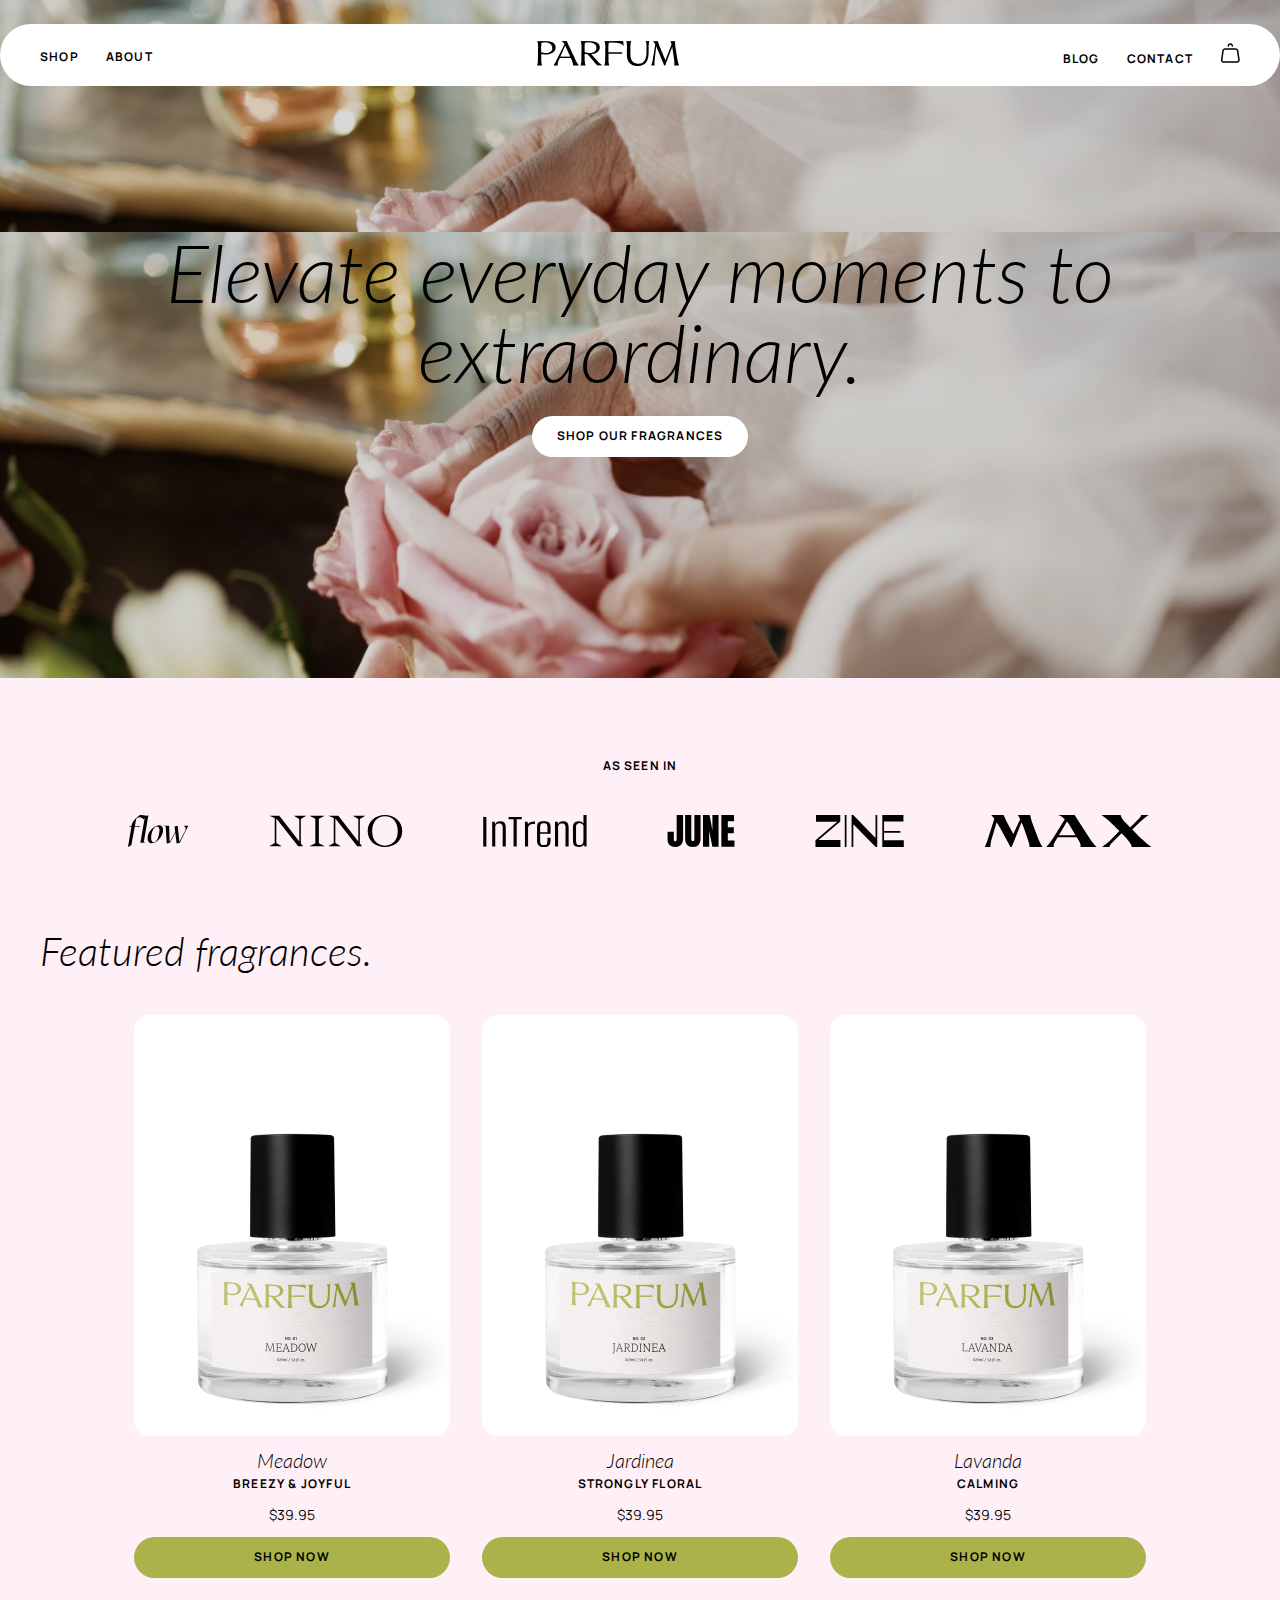
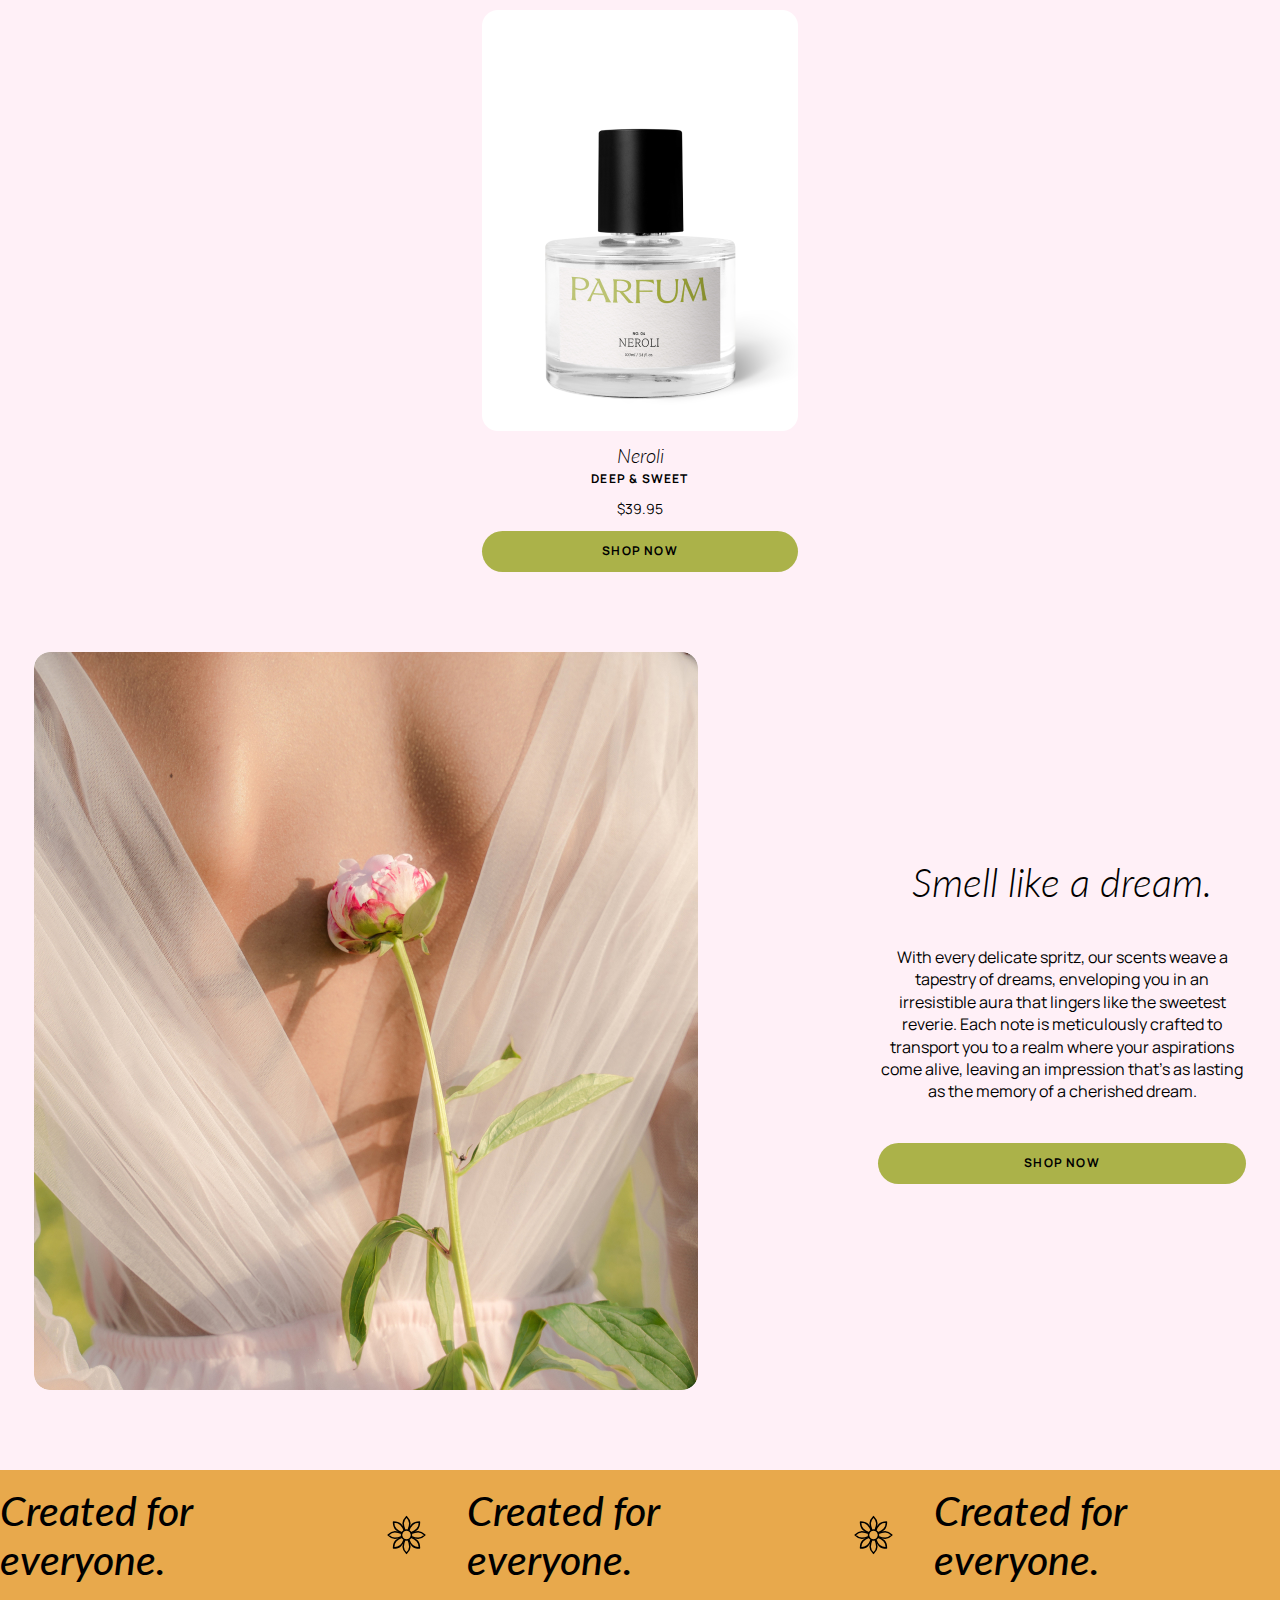
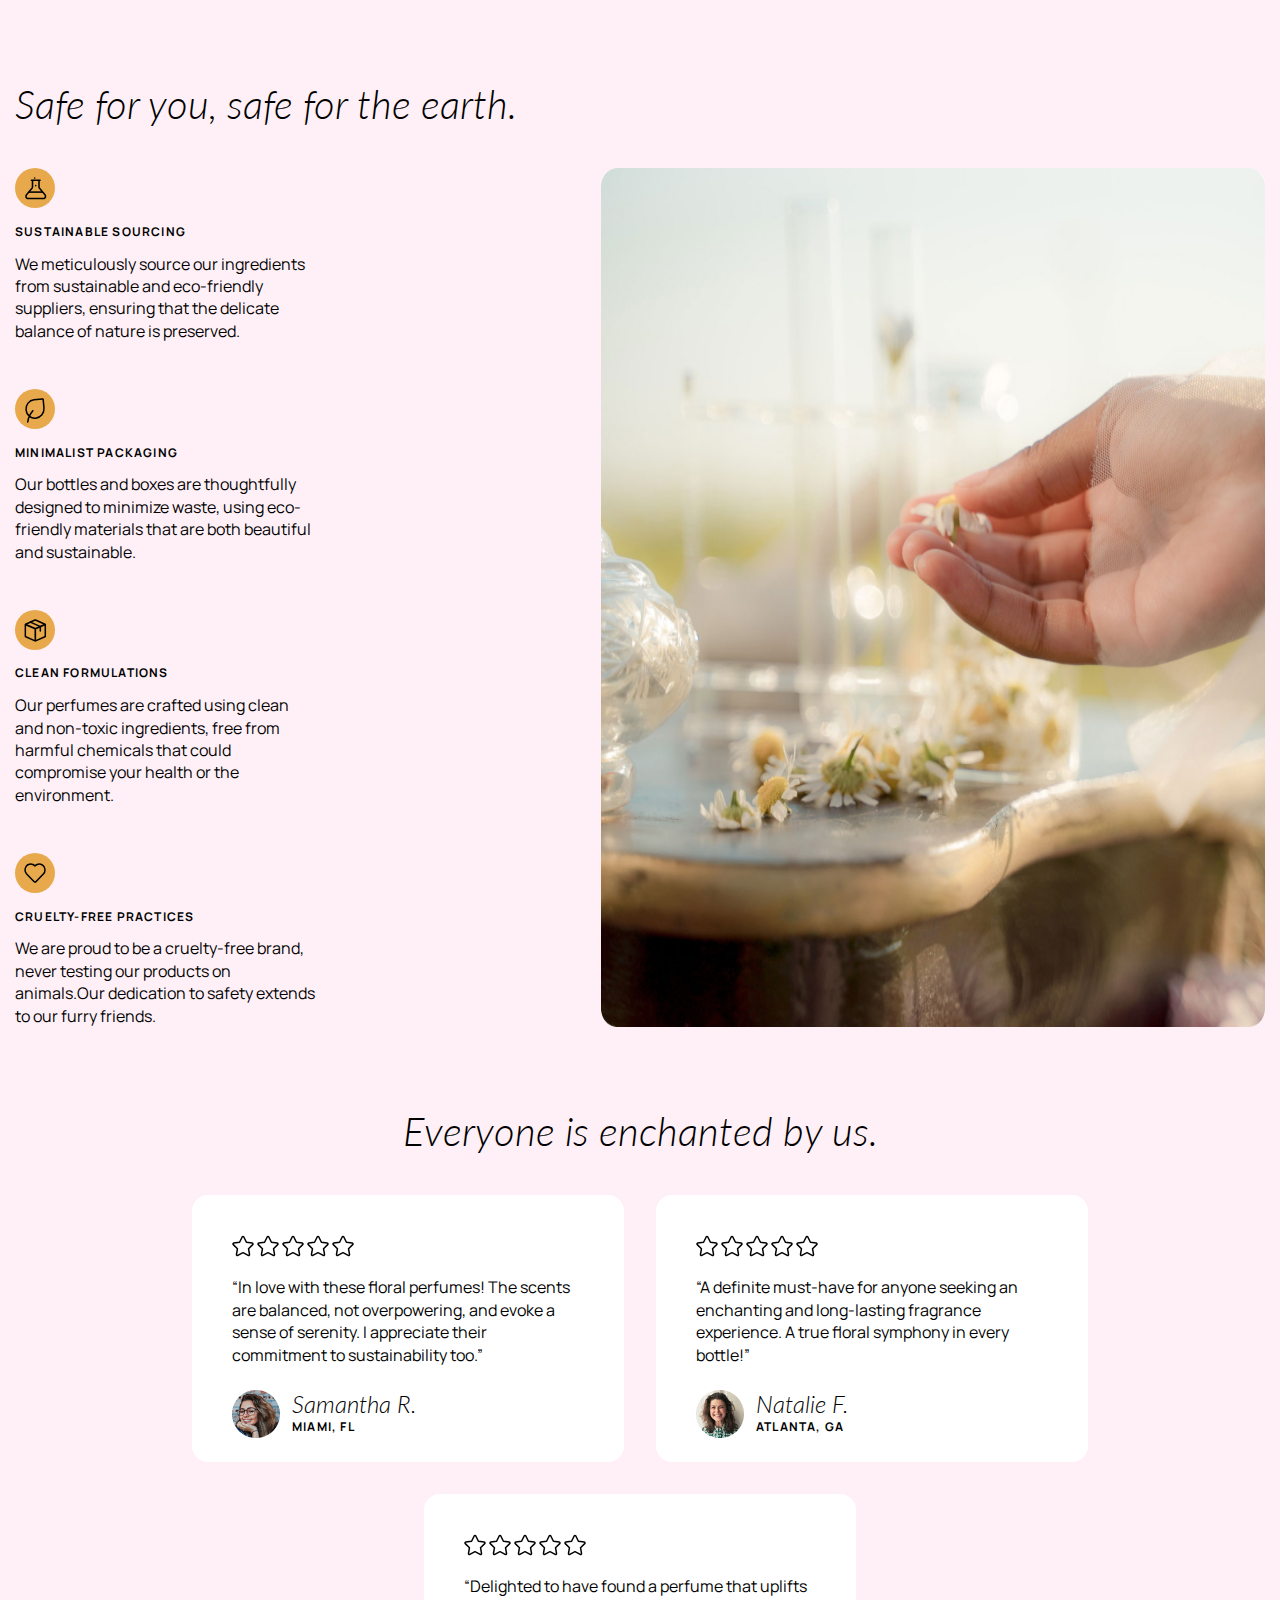
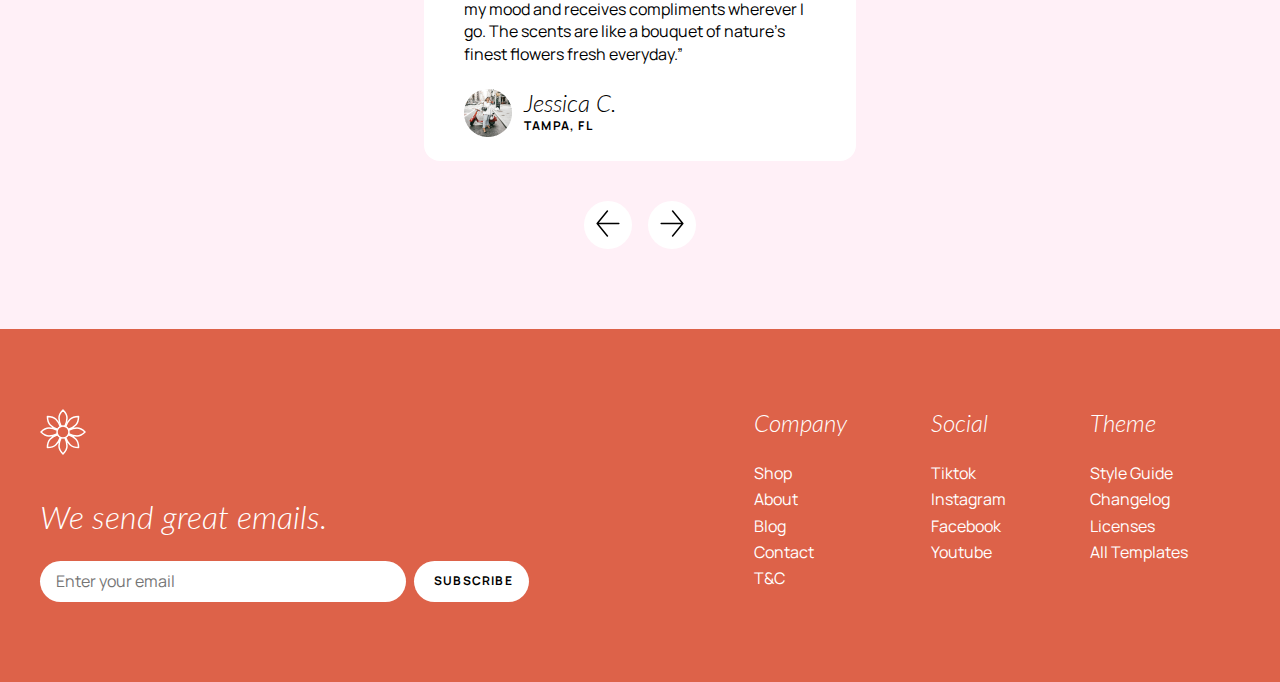
==== index.html @ d194ad64 "changes" ====
<!DOCTYPE html>
<html lang="en">
  <head>
    <meta charset="UTF-8" />
    <meta name="viewport" content="width=device-width, initial-scale=1.0" />
    <title>Parfume</title>
    <link rel="preconnect" href="https://fonts.googleapis.com" />
    <link rel="preconnect" href="https://fonts.gstatic.com" crossorigin />
    <link
      href="https://fonts.googleapis.com/css2?family=Lato:ital,wght@0,100;0,300;0,400;0,700;0,900;1,100;1,300;1,400;1,700;1,900&family=Manrope:wght@200..800&display=swap"
      rel="stylesheet"
    />
    <link rel="stylesheet" href="css/normalize.css" />
    <link rel="stylesheet" href="css/style.css" />
  </head>
  <body>
    <header class="header">
      <div class="container">
        <div class="header__inner">
          <div class="header__actions">
            <a class="header__actions-link" href="#">SHOP</a>
            <a class="header__actions-link" href="#">ABOUT</a>
          </div>
          <a class="header__logo" href="#">
            <img src="images/logo.png" alt="logo" />
          </a>
          <div class="header__nav">
            <a class="header__nav-link" href="#">BLOG</a>
            <a class="header__nav-link" href="#">CONTACT</a>
            <a class="header__nav-link" href="#">
              <img src="images/header-icon.svg" alt="icon" />
            </a>
          </div>
        </div>
      </div>
    </header>
    <section class="top">
      <div class="container">
        <div class="top__inner">
          <h1 class="top__title">Elevate everyday moments to extraordinary.</h1>
          <button class="top__btn" type="button">Shop our fragrances</button>
        </div>
      </div>
    </section>
    <section class="seen">
      <div class="container">
        <p class="seen__text">As seen in</p>
        <ul class="seen__list">
          <li class="seen__item">
            <img src="images/seen-1.svg" alt="species" />
          </li>
          <li class="seen__item">
            <img src="images/seen-2.svg" alt="species" />
          </li>
          <li class="seen__item">
            <img src="images/seen-3.svg" alt="species" />
          </li>
          <li class="seen__item">
            <img src="images/seen-4.svg" alt="species" />
          </li>
          <li class="seen__item">
            <img src="images/seen-5.svg" alt="species" />
          </li>
          <li class="seen__item">
            <img src="images/seen-6.svg" alt="species" />
          </li>
        </ul>
      </div>
    </section>
    <section class="feature">
      <div class="conrainer">
        <h2 class="feature__title">Featured fragrances.</h2>
        <ul class="feature__list">
          <li class="feature__item">
            <img src="images/feature-1.png" alt="parfume" />
            <p class="feature__parfume-name">Meadow</p>
            <p class="feature__parfume-style">BREEZY & JOYFUL</p>
            <p class="feature__parfume-prise">$39.95</p>
            <button class="feature__parfume-btn" type="button">SHOP NOW</button>
          </li>
          <li class="feature__item">
            <img src="images/feature-2.png" alt="parfume" />
            <p class="feature__parfume-name">Jardinea</p>
            <p class="feature__parfume-style">STRONGLY FLORAL</p>
            <p class="feature__parfume-prise">$39.95</p>
            <button class="feature__parfume-btn" type="button">SHOP NOW</button>
          </li>
          <li class="feature__item">
            <img src="images/feature-3.png" alt="parfume" />
            <p class="feature__parfume-name">Lavanda</p>
            <p class="feature__parfume-style">CALMING</p>
            <p class="feature__parfume-prise">$39.95</p>
            <button class="feature__parfume-btn" type="button">SHOP NOW</button>
          </li>
          <li class="feature__item">
            <img src="images/feature-4.png" alt="parfume" />
            <p class="feature__parfume-name">Neroli</p>
            <p class="feature__parfume-style">DEEP & SWEET</p>
            <p class="feature__parfume-prise">$39.95</p>
            <button class="feature__parfume-btn" type="button">SHOP NOW</button>
          </li>
        </ul>
      </div>
    </section>
    <section class="about">
      <div class="container">
        <div class="about__inner">
          <img src="images/about.jpg" alt="picture" />
          <div class="about__list">
            <h2 class="about__title">Smell like a dream.</h2>
            <p class="about__text">
              With every delicate spritz, our scents weave a tapestry of dreams,
              enveloping you in an irresistible aura that lingers like the
              sweetest reverie. Each note is meticulously crafted to transport
              you to a realm where your aspirations come alive, leaving an
              impression that's as lasting as the memory of a cherished dream.
            </p>
            <button class="about__btn" type="button">SHOP NOW</button>
          </div>
        </div>
      </div>
    </section>
    <section class="create">
      <div class="container">
        <div class="create__inner">
          <h2 class="create__title">Created for everyone.</h2>
          <img src="images/create.svg" alt="icon" />
          <h2 class="create__title">Created for everyone.</h2>
          <img src="images/create.svg" alt="icon" />
          <h2 class="create__title">Created for everyone.</h2>
        </div>
      </div>
    </section>
    <section class="safe">
      <div class="container">
        <div class="safe__inner">
          <h2 class="safe__title">Safe for you, safe for the earth.</h2>
          <div class="save__internal">
            <ul class="safe__list">
              <li class="safe__item">
                <img src="images/safe-1.svg" alt="icon" />
                <h3 class="safe__item-title">Sustainable Sourcing</h3>
                <p class="safe__item-text">
                  We meticulously source our ingredients from sustainable and
                  eco-friendly suppliers, ensuring that the delicate balance of
                  nature is preserved.
                </p>
              </li>
              <li class="safe__item">
                <img src="images/safe-2.svg" alt="icon" />
                <h3 class="safe__item-title">Minimalist Packaging</h3>
                <p class="safe__item-text">
                  Our bottles and boxes are thoughtfully designed to minimize
                  waste, using eco-friendly materials that are both beautiful
                  and sustainable.
                </p>
              </li>
              <li class="safe__item">
                <img src="images/safe-3.svg" alt="icon" />
                <h3 class="safe__item-title">Clean Formulations</h3>
                <p class="safe__item-text">
                  Our perfumes are crafted using clean and non-toxic
                  ingredients, free from harmful chemicals that could compromise
                  your health or the environment.
                </p>
              </li>
              <li class="safe__item">
                <img src="images/safe-4.svg" alt="icon" />
                <h3 class="safe__item-title">Cruelty-Free Practices</h3>
                <p class="safe__item-text">
                  We are proud to be a cruelty-free brand, never testing our
                  products on animals.Our dedication to safety extends to our
                  furry friends.
                </p>
              </li>
            </ul>
            <img class="safe__img" src="images/safe-big.jpg" alt="picture" />
          </div>
        </div>
      </div>
    </section>
    <section class="reviews">
      <div class="container">
        <h2 class="reviews__title">Everyone is enchanted by us.</h2>
        <div class="reviews__content">
          <div class="reviews__list">
            <div class="reviews__item-raiting">
              <img src="images/star.svg" alt="icon" />
              <img src="images/star.svg" alt="icon" />
              <img src="images/star.svg" alt="icon" />
              <img src="images/star.svg" alt="icon" />
              <img src="images/star.svg" alt="icon" />
            </div>
            <div class="reviews__item">
              <p class="reviews__item-text">
                “In love with these floral perfumes! The scents are balanced,
                not overpowering, and evoke a sense of serenity. I appreciate
                their commitment to sustainability too.”
              </p>
            </div>
            <div class="reviews__item-img">
              <img src="images/reviews-1.png" alt="picture" />
              <div class="reviews__item-inner">
                <h3 class="reviews__inner-title">Samantha R.</h3>
                <p class="reviews__inner-text">Miami, Fl</p>
              </div>
            </div>
          </div>
          <div class="reviews__list">
            <div class="reviews__item-raiting">
              <img src="images/star.svg" alt="icon" />
              <img src="images/star.svg" alt="icon" />
              <img src="images/star.svg" alt="icon" />
              <img src="images/star.svg" alt="icon" />
              <img src="images/star.svg" alt="icon" />
            </div>
            <div class="reviews__item-text">
              <p>
                “A definite must-have for anyone seeking an enchanting and
                long-lasting fragrance experience. A true floral symphony in
                every bottle!”
              </p>
            </div>
            <div class="reviews__item-img">
              <img src="images/reviews-2.png" alt="picture" />
              <div class="reviews__item-inner">
                <h3 class="reviews__inner-title">Natalie F.</h3>
                <p class="reviews__inner-text">Atlanta, Ga</p>
              </div>
            </div>
          </div>
          <div class="reviews__list">
            <div class="reviews__item-raiting">
              <img src="images/star.svg" alt="icon" />
              <img src="images/star.svg" alt="icon" />
              <img src="images/star.svg" alt="icon" />
              <img src="images/star.svg" alt="icon" />
              <img src="images/star.svg" alt="icon" />
            </div>
            <div class="reviews__item-text">
              <p>
                “Delighted to have found a perfume that uplifts my mood and
                receives compliments wherever I go. The scents are like a
                bouquet of nature's finest flowers fresh everyday.”
              </p>
            </div>
            <div class="reviews__item-img">
              <img src="images/reviews-3.png" alt="picture" />
              <div class="reviews__item-inner">
                <h3 class="reviews__inner-title">Jessica C.</h3>
                <p class="reviews__inner-text">tampa, Fl</p>
              </div>
            </div>
          </div>
        </div>
        <div class="reviews__arrows">
          <button class="reviews__arrows-btn" type="button">
            <img src="images/reviews-left.svg" alt="icon" />
          </button>
          <button class="reviews__arrows-btn" type="button">
            <img src="images/reviews-right.svg" alt="icon" />
          </button>
        </div>
      </div>
    </section>
    <footer class="footer">
      <div class="container">
        <div class="footer__inner">
          <div class="footer__sub">
            <img src="images/footer-icon.svg" alt="icon" />
            <h3 class="footer__sub-title">We send great emails.</h3>
            <form class="sub__form" action="#">
              <input
                class="sub__email"
                type="email"
                placeholder="Enter your email"
              />
              <button class="sub__btn" type="submit">subscribe</button>
            </form>
          </div>
          <div class="footer__content">
            <ul class="footer__content-list">
              <li class="footer__content-title">Company</li>
              <li class="footer__content-item">
                <a class="footer__content-link" href="#">Shop</a>
              </li>
              <li class="footer__content-item">
                <a class="footer__content-link" href="#">About</a>
              </li>
              <li class="footer__content-item">
                <a class="footer__content-link" href="#">Blog</a>
              </li>
              <li class="footer__content-item">
                <a class="footer__content-link" href="#">Contact</a>
              </li>
              <li class="footer__content-item">
                <a class="footer__content-link" href="#">T&C</a>
              </li>
            </ul>
            <ul class="footer__content-list">
              <li class="footer__content-title">Social</li>
              <li class="footer__content-item">
                <a class="footer__content-link" href="#">Tiktok</a>
              </li>
              <li class="footer__content-item">
                <a class="footer__content-link" href="#">Instagram</a>
              </li>
              <li class="footer__content-item">
                <a class="footer__content-link" href="#">Facebook</a>
              </li>
              <li class="footer__content-item">
                <a class="footer__content-link" href="#">Youtube</a>
              </li>
            </ul>
            <ul class="footer__content-list">
              <li class="footer__content-title">Theme</li>
              <li class="footer__content-item">
                <a class="footer__content-link" href="#">Style Guide</a>
              </li>
              <li class="footer__content-item">
                <a class="footer__content-link" href="#">Changelog</a>
              </li>
              <li class="footer__content-item">
                <a class="footer__content-link" href="#">Licenses</a>
              </li>
              <li class="footer__content-item">
                <a class="footer__content-link" href="#">All Templates</a>
              </li>
            </ul>
          </div>
        </div>
      </div>
    </footer>
  </body>
</html>
---- css/style.css ----
html {
  box-sizing: border-box;
}

*,
*::before,
*::after {
  box-sizing: inherit;
}

h1,
h2,
h3,
h4,
h5,
h6 {
  margin: 0;
}

ul,
li {
  margin: 0;
  padding: 0;
  list-style: none;
}

p {
  margin: 0;
}

a {
  color: inherit;
  text-decoration: none;
}

button {
  padding: 0;
  border: none;
  cursor: pointer;
}

body {
  font-family: "Manrope", sans-serif;
  font-weight: 400;
  font-size: 16px;
  color: #000;
  background-color: #fff0f7;
}

.container {
  max-width: 1360px;
  margin: 0 auto;
}

.header {
  padding: 24px 0 146px;
  background-image: url(../images/top-back.jpg);
  background-size: cover;
  background-repeat: no-repeat;
}

.header__inner {
  display: flex;
  justify-content: space-between;
  align-items: center;
  border-radius: 80px;
  padding: 17px 40px;
  background-color: #fff;
}

.header__actions-link {
  font-weight: 700;
  font-size: 12px;
  line-height: 16px;
  letter-spacing: 0.1em;
  text-transform: uppercase;
  margin-right: 24px;
}

.header__nav-link {
  font-weight: 700;
  font-size: 12px;
  line-height: 16px;
  letter-spacing: 0.1em;
  text-transform: uppercase;
  margin-left: 24px;
}

.top {
  background-image: url(../images/top-back.jpg);
  background-size: cover;
  background-repeat: no-repeat;
  padding-bottom: 221px;
}

.top__inner {
  display: flex;
  flex-direction: column;
  text-align: center;
  align-items: center;
}

.top__title {
  font-family: "Lato", sans-serif;
  font-style: italic;
  font-weight: 300;
  font-size: 80px;
  line-height: 100%;
  margin-bottom: 24px;
}

.top__btn {
  border-radius: 32px;
  padding: 12px 24px;
  width: 216px;
  height: 41px;
  font-weight: 700;
  font-size: 12px;
  line-height: 140%;
  letter-spacing: 0.1em;
  text-transform: uppercase;
  text-align: center;
  background-color: #fff;
}

.seen {
  margin: 80px 0 80px;
}

.seen__text {
  font-weight: 700;
  font-size: 12px;
  line-height: 140%;
  letter-spacing: 0.1em;
  text-transform: uppercase;
  text-align: center;
  margin-bottom: 40px;
}

.seen__list {
  display: flex;
  flex-wrap: wrap;
  justify-content: center;
  gap: 80px;
}

.seen__item img {
  display: block;
}

.feature {
  margin-bottom: 80px;
  padding-left: 40px;
  padding-right: 40px;
}

.feature__title {
  font-family: "Lato", sans-serif;
  font-style: italic;
  font-weight: 300;
  font-size: 40px;
  line-height: 120%;
  margin-bottom: 40px;
}

.feature__list {
  display: flex;
  flex-wrap: wrap;
  justify-content: center;
  gap: 32px;
}

.feature__item img {
  display: block;
}

.feature__parfume-name {
  font-family: "Lato", sans-serif;
  font-style: italic;
  font-weight: 300;
  font-size: 20px;
  line-height: 120%;
  text-align: center;
  margin: 12px 0 4px;
}

.feature__parfume-style {
  font-weight: 700;
  font-size: 12px;
  line-height: 140%;
  letter-spacing: 0.1em;
  text-transform: uppercase;
  text-align: center;
  margin-bottom: 12px;
}

.feature__parfume-prise {
  font-weight: 400;
  font-size: 14px;
  line-height: 140%;
  text-align: center;
  margin-bottom: 12px;
}

.feature__parfume-btn {
  border-radius: 32px;
  padding: 12px 24px;
  width: 316px;
  height: 41px;
  background-color: #abb249;
  font-weight: 700;
  font-size: 12px;
  line-height: 140%;
  letter-spacing: 0.1em;
  text-transform: uppercase;
  text-align: center;
}

.about {
  margin-bottom: 80px;
}

.about__inner {
  display: flex;
  justify-content: center;
  align-items: center;
}

.about__inner img {
  margin-right: 180px;
  border-radius: 16px;
}

.about__list {
  max-width: 664px;
  text-align: center;
}

.about__title {
  font-family: "Lato", sans-serif;
  font-style: italic;
  font-weight: 300;
  font-size: 40px;
  line-height: 120%;
  margin-bottom: 40px;
}

.about__text {
  max-width: 368px;
  font-weight: 400;
  font-size: 16px;
  line-height: 140%;
  margin-bottom: 40px;
}

.about__btn {
  border-radius: 32px;
  padding: 12px 24px;
  width: 368px;
  height: 41px;
  background-color: #abb249;
  font-weight: 700;
  font-size: 12px;
  line-height: 140%;
  letter-spacing: 0.1em;
  text-transform: uppercase;
}

.create {
  padding: 16px 0 16px;
  background-color: #e8a94c;
}

.create__inner {
  display: flex;
  align-items: center;
  justify-content: center;
  gap: 40px;
}

.create__title {
  font-family: "Lato", sans-serif;
  font-style: italic;
  font-weight: 500;
  font-size: 41px;
  line-height: 120%;
}

.safe {
  margin: 80px 0 80px;
  padding-right: 15px;
  padding-left: 15px;
}

.safe__inner {
  display: flex;
  flex-wrap: wrap;
}

.safe__title {
  font-family: "Lato", sans-serif;
  font-style: italic;
  font-weight: 300;
  font-size: 40px;
  line-height: 120%;
  margin-bottom: 40px;
}

.save__internal {
  display: flex;
}

.safe__list {
  display: flex;
  flex-wrap: wrap;
  align-content: flex-end;
  max-width: 666px;
  gap: 47px 31px;
  margin-right: 32px;
}

.safe__item {
  max-width: 304px;
}

.safe__item-title {
  font-weight: 700;
  font-size: 12px;
  line-height: 140%;
  letter-spacing: 0.1em;
  text-transform: uppercase;
  margin: 12px 0 12px;
}

.safe__item-text {
  font-weight: 400;
  font-size: 16px;
  line-height: 140%;
}

.safe__img {
  border-radius: 16px;
}

.reviews {
  margin: 80px 0 80px;
}

.reviews__title {
  font-family: "Lato", sans-serif;
  font-style: italic;
  font-weight: 300;
  font-size: 40px;
  line-height: 120%;
  text-align: center;
  margin-bottom: 40px;
}

.reviews__content {
  display: flex;
  flex-wrap: wrap;
  justify-content: center;
  gap: 32px;
}

.reviews__list {
  max-width: 432px;
  background-color: #fff;
  border-radius: 16px;
  padding: 40px 40px 24px;
}

.reviews__item-raiting {
  margin-bottom: 16px;
}

.reviews__item-text {
  font-size: 16px;
  line-height: 140%;
  margin-bottom: 24px;
}

.reviews__inner-title {
  font-family: "Lato", sans-serif;
  font-style: italic;
  font-weight: 300;
  font-size: 24px;
  line-height: 120%;
}

.reviews__inner-text {
  font-weight: 700;
  font-size: 12px;
  line-height: 140%;
  letter-spacing: 0.1em;
  text-transform: uppercase;
}

.reviews__item-img {
  display: flex;
  gap: 12px;
}

.reviews__arrows {
  margin-top: 40px;
  display: flex;
  justify-content: center;
  gap: 16px;
}

.reviews__arrows-btn {
  border-radius: 100%;
  background-color: #fff;
  width: 48px;
  height: 48px;
}

.footer {
  background-color: #dd6249;
  padding: 80px 40px;
}

.footer__inner {
  display: flex;
  justify-content: space-between;
}

.footer__sub {
  max-width: 552px;
}

.footer__sub-title {
  font-family: "Lato", sans-serif;
  font-style: italic;
  font-weight: 300;
  font-size: 32px;
  line-height: 120%;
  color: #fff;
  margin: 40px 0 24px;
}

.sub__form {
  display: flex;
  width: 489px;
}

.sub__email {
  width: 366px;
  border-radius: 32px;
  border: none;
  stroke-width: 1px;
  background-color: #fff;
  padding: 8px 16px;
  font-weight: 400;
  font-size: 16px;
  line-height: 140%;
  color: #000;
  margin-right: 8px;
}

.sub__btn {
  border-radius: 32px;
  padding: 12px 20px;
  width: 115px;
  background-color: #fff;
  font-weight: 700;
  font-size: 12px;
  line-height: 140%;
  letter-spacing: 0.1em;
  text-transform: uppercase;
  text-align: center;
  color: #000;
}

.footer__content {
  display: flex;
  justify-content: space-evenly;
  width: 538px;
  gap: 0 32px;
}

.footer__content-list {
    max-width: 130px;
}

.footer__content-title {
  font-family: "Lato", sans-serif;
  font-style: italic;
  font-weight: 300;
  font-size: 24px;
  line-height: 120%;
  color: #fff;
  margin-bottom: 24px;
}

.footer__content-item {
  margin-bottom: 4px;
}

.footer__content-link {
  font-weight: 400;
  font-size: 16px;
  line-height: 140%;
  color: #fff;
}
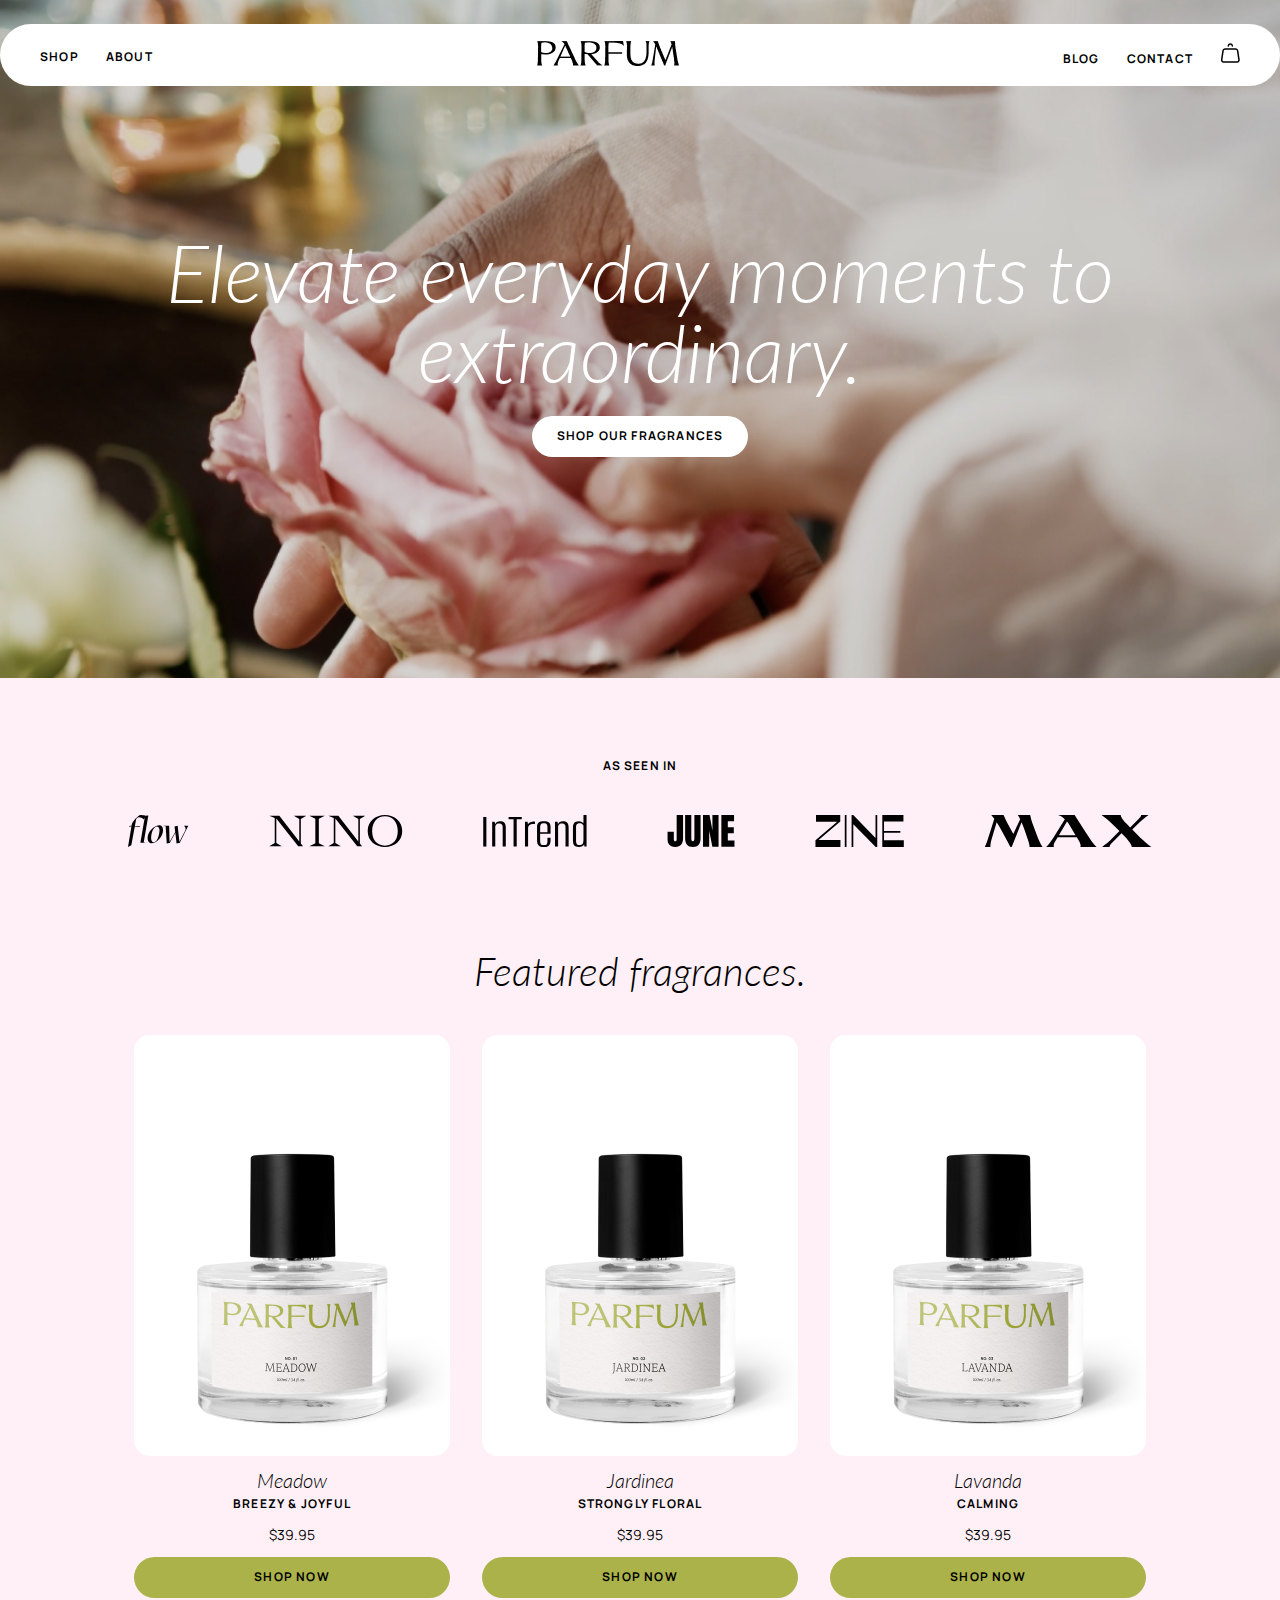
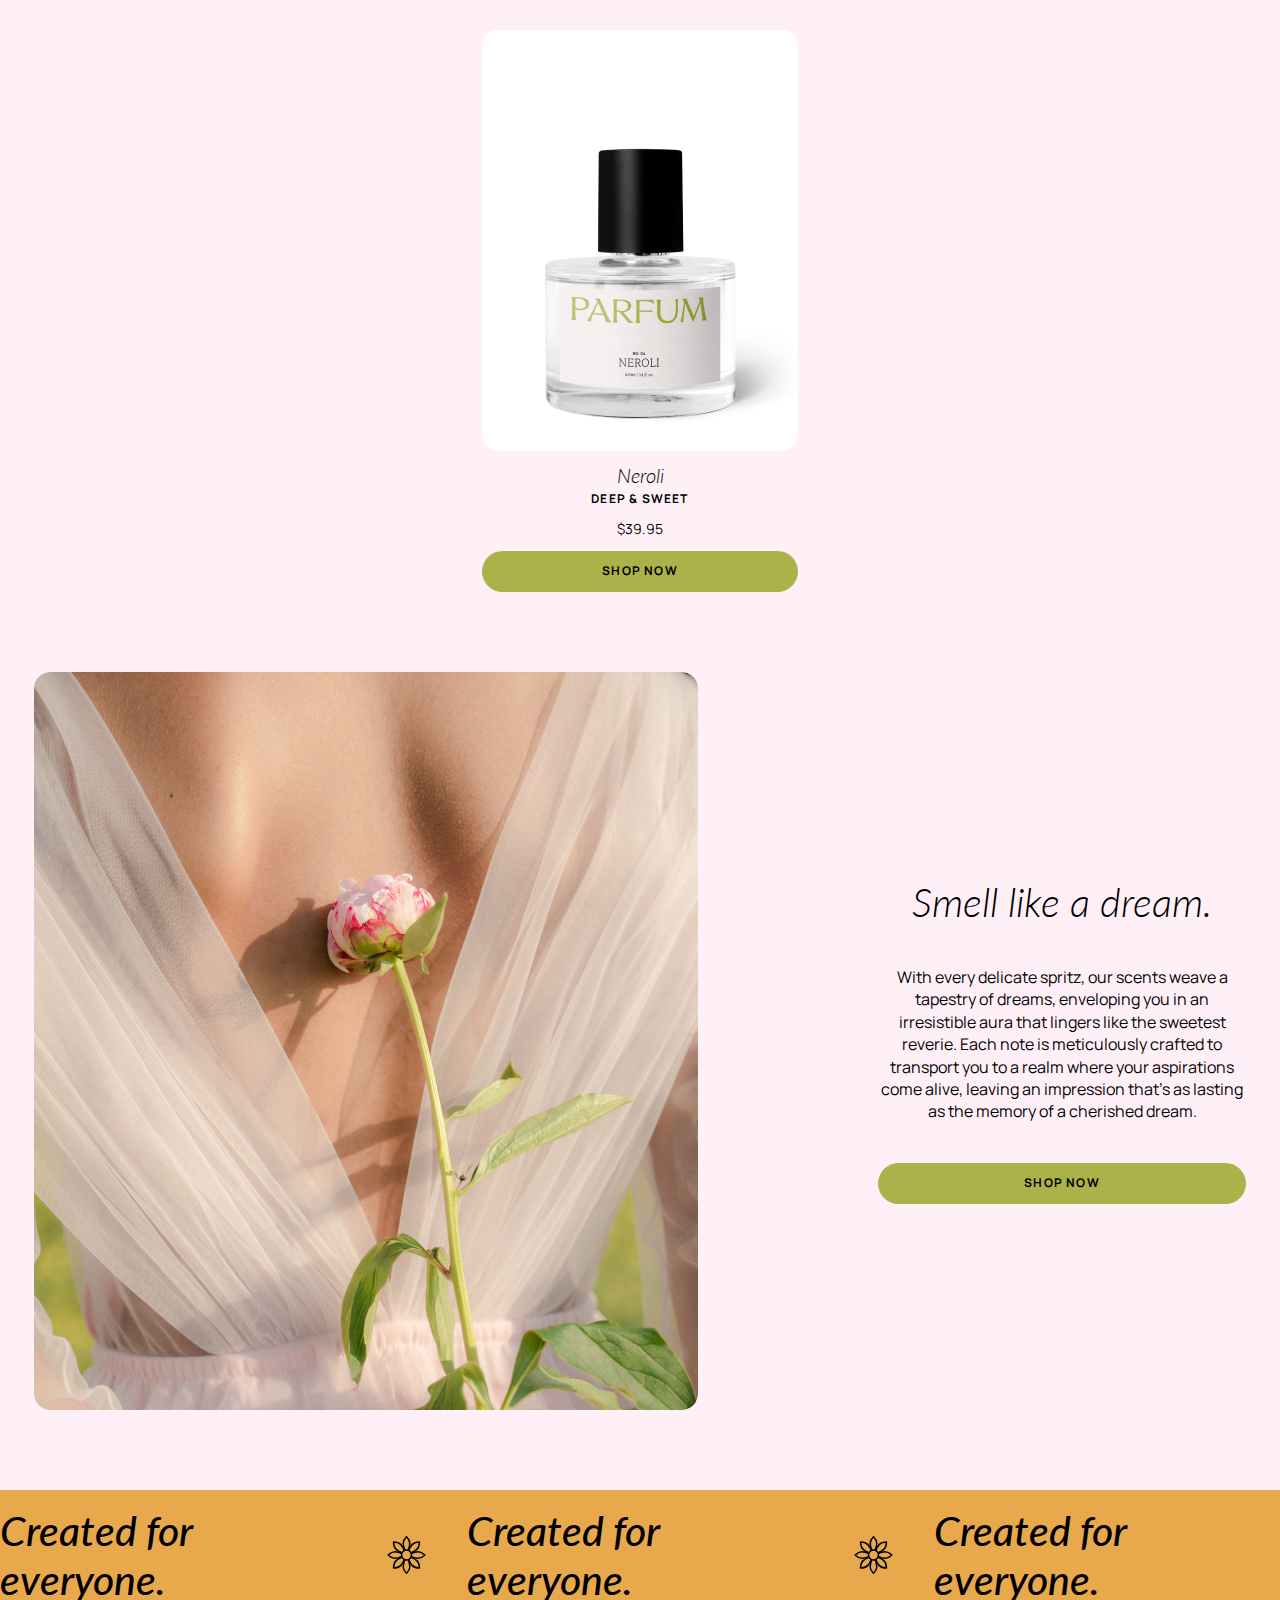
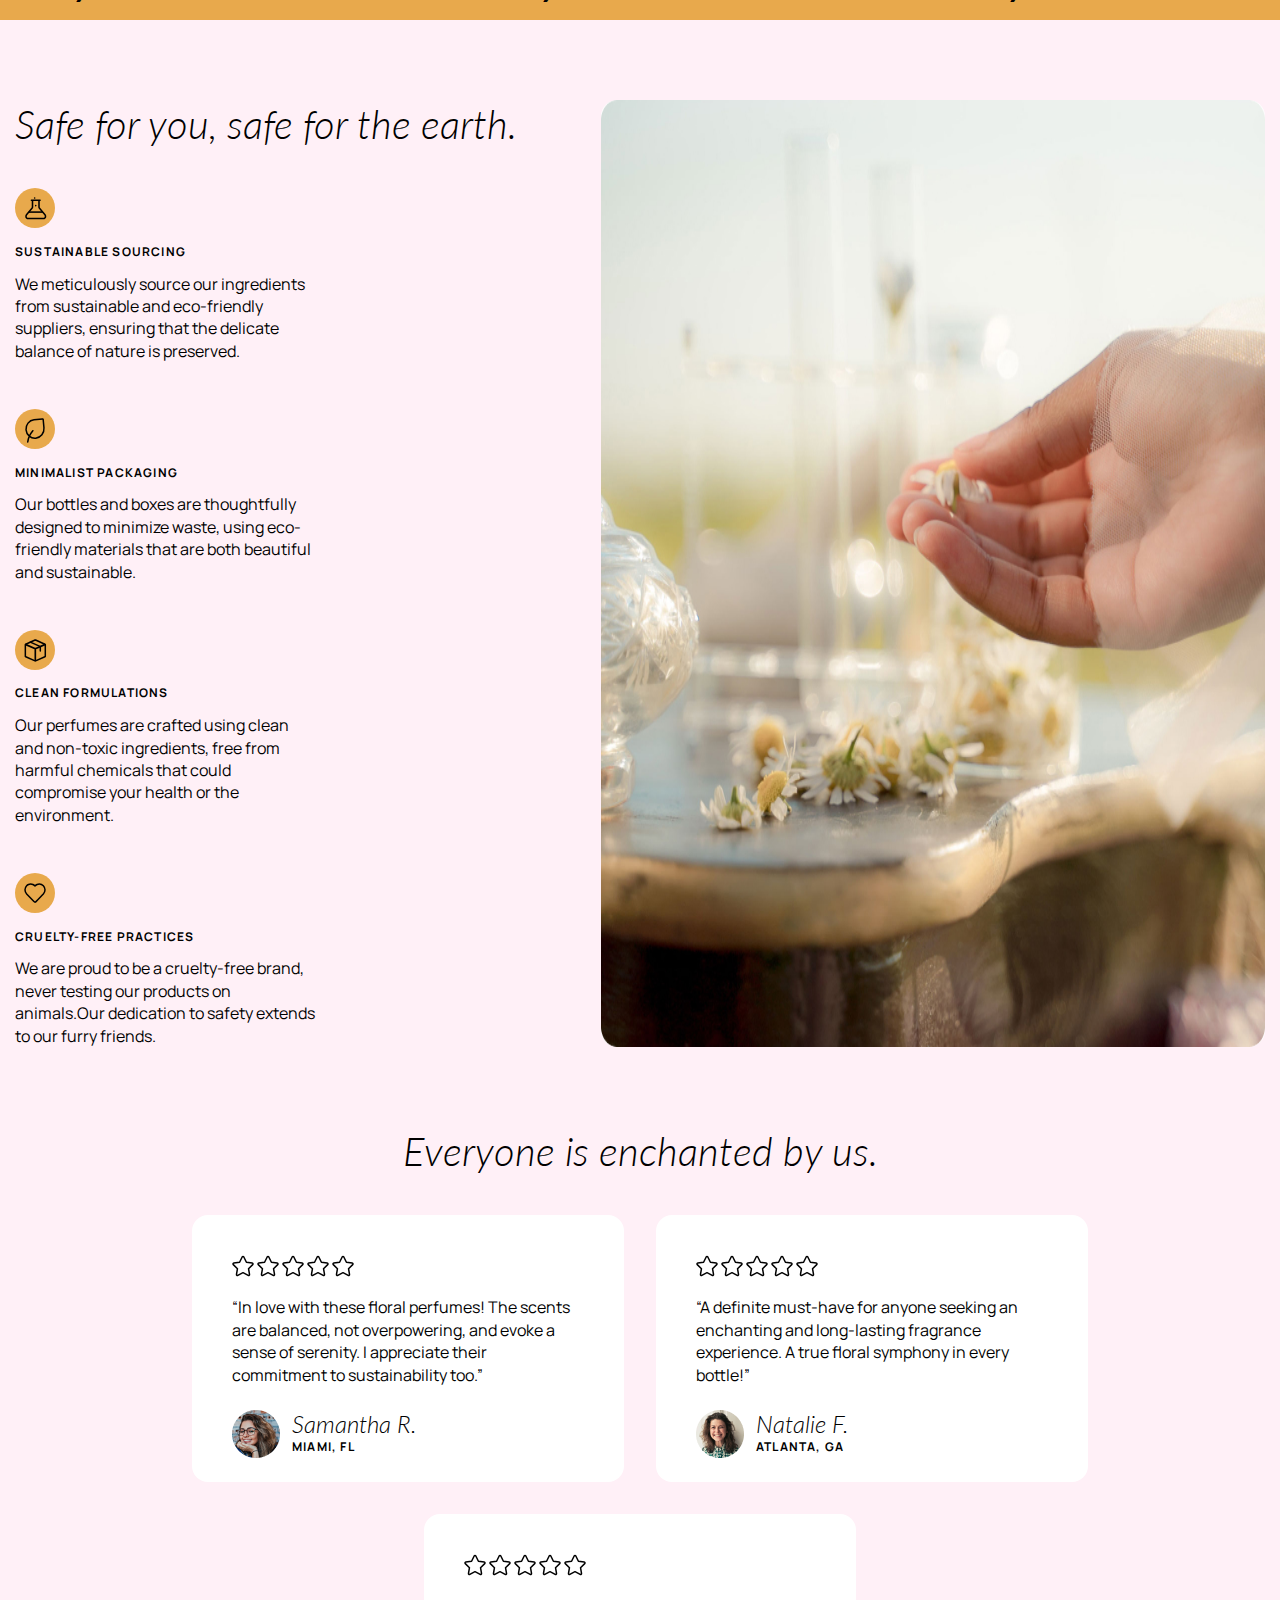
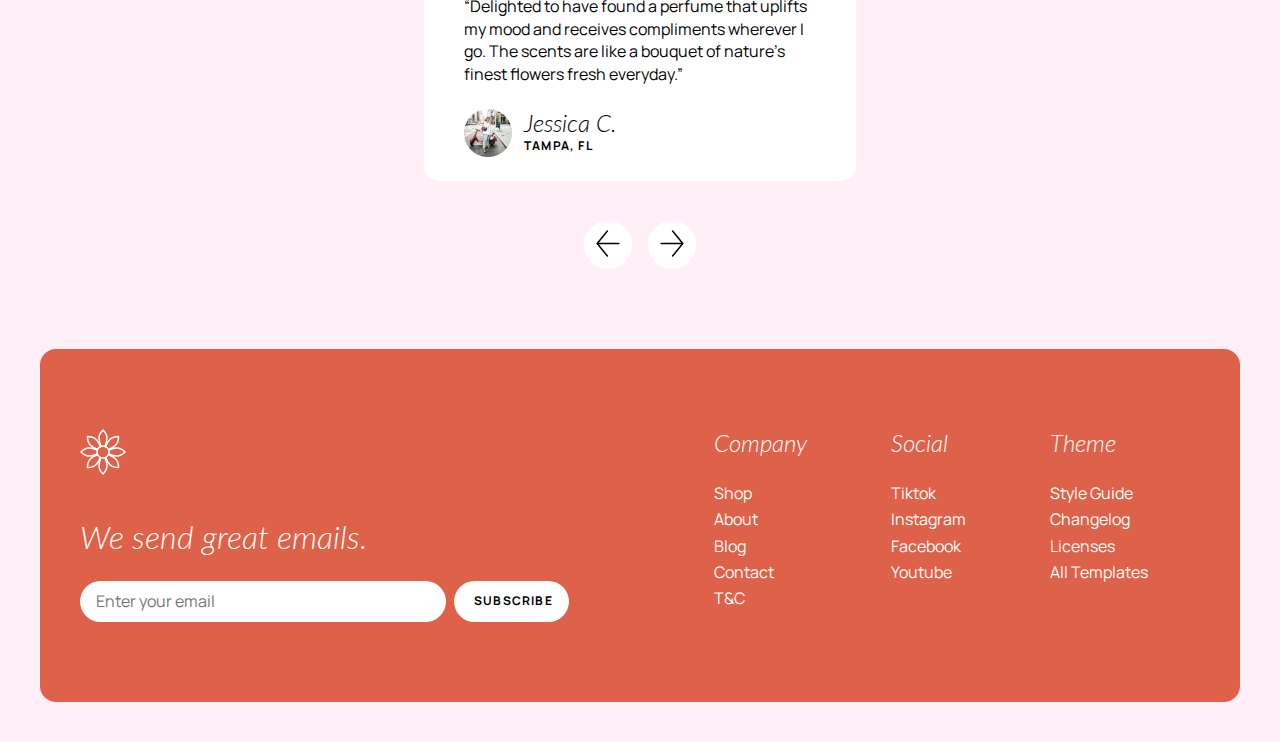
==== commit 9a44659d: "changes 2" ====
--- a/index.html
+++ b/index.html
@@ -134,8 +134,8 @@
     <section class="safe">
       <div class="container">
         <div class="safe__inner">
-          <h2 class="safe__title">Safe for you, safe for the earth.</h2>
           <div class="save__internal">
+            <h2 class="safe__title">Safe for you, safe for the earth.</h2>
             <ul class="safe__list">
               <li class="safe__item">
                 <img src="images/safe-1.svg" alt="icon" />
@@ -174,8 +174,8 @@
                 </p>
               </li>
             </ul>
-            <img class="safe__img" src="images/safe-big.jpg" alt="picture" />
-          </div>
+          </div>
+          <img class="safe__img" src="images/safe-big.jpg" alt="picture" />
         </div>
       </div>
     </section>
--- a/css/style.css
+++ b/css/style.css
@@ -53,10 +53,7 @@
 }
 
 .header {
-  padding: 24px 0 146px;
-  background-image: url(../images/top-back.jpg);
-  background-size: cover;
-  background-repeat: no-repeat;
+  padding-top: 24px;
 }
 
 .header__inner {
@@ -86,11 +83,14 @@
   margin-left: 24px;
 }
 
+.header,
 .top {
-  background-image: url(../images/top-back.jpg);
+  background: url(../images/top-back.jpg) center center no-repeat fixed;
   background-size: cover;
-  background-repeat: no-repeat;
-  padding-bottom: 221px;
+}
+
+.top {
+  padding: 146px 0 221px;
 }
 
 .top__inner {
@@ -106,6 +106,7 @@
   font-weight: 300;
   font-size: 80px;
   line-height: 100%;
+  color: #fff;
   margin-bottom: 24px;
 }
 
@@ -124,7 +125,7 @@
 }
 
 .seen {
-  margin: 80px 0 80px;
+  margin: 80px 0 100px;
 }
 
 .seen__text {
@@ -161,6 +162,7 @@
   font-size: 40px;
   line-height: 120%;
   margin-bottom: 40px;
+  text-align: center;
 }
 
 .feature__list {
@@ -222,6 +224,7 @@
 
 .about__inner {
   display: flex;
+  flex-wrap: wrap;
   justify-content: center;
   align-items: center;
 }
@@ -294,7 +297,12 @@
 
 .safe__inner {
   display: flex;
-  flex-wrap: wrap;
+}
+
+.save__internal {
+  display: flex;
+  flex-direction: column;
+  justify-content: flex-end;
 }
 
 .safe__title {
@@ -304,10 +312,6 @@
   font-size: 40px;
   line-height: 120%;
   margin-bottom: 40px;
-}
-
-.save__internal {
-  display: flex;
 }
 
 .safe__list {
@@ -417,7 +421,9 @@
 
 .footer {
   background-color: #dd6249;
+  border-radius: 16px;
   padding: 80px 40px;
+  margin: 0 40px 40px;
 }
 
 .footer__inner {
@@ -480,7 +486,7 @@
 }
 
 .footer__content-list {
-    max-width: 130px;
+  max-width: 130px;
 }
 
 .footer__content-title {
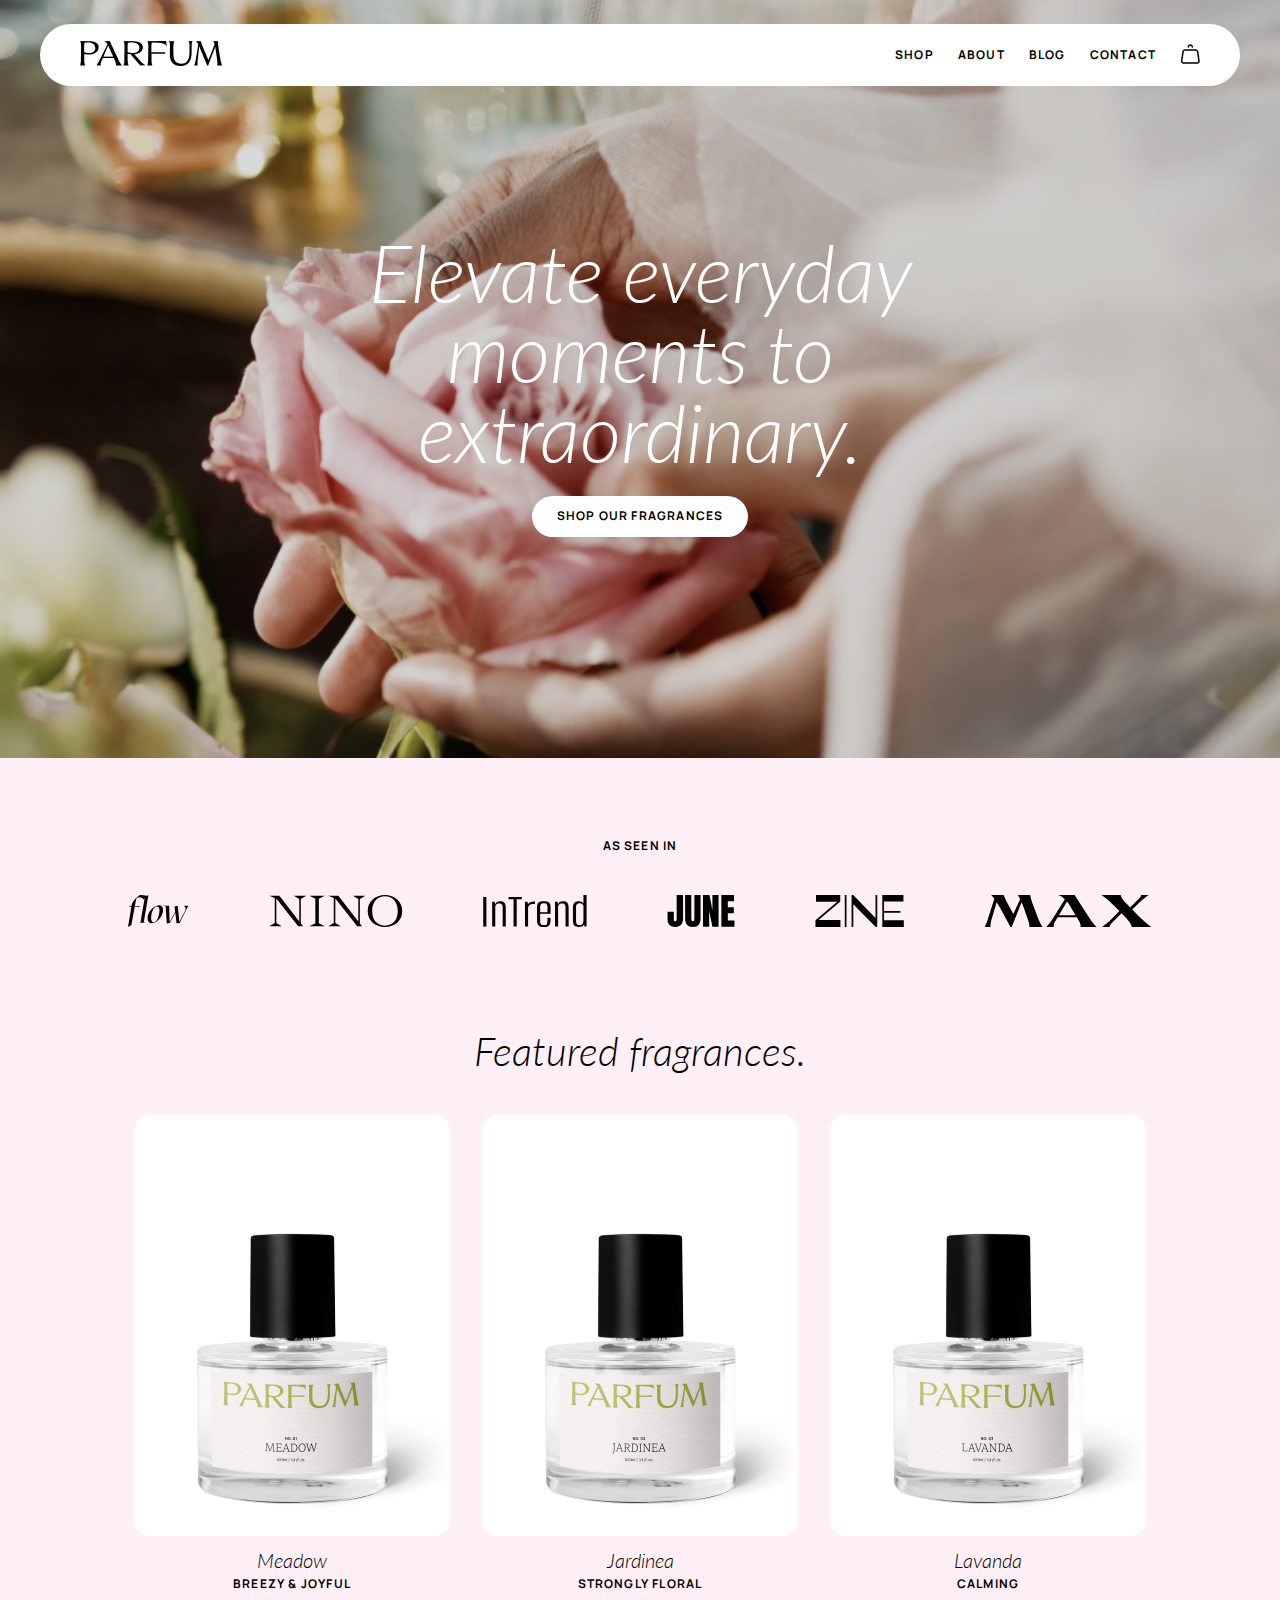
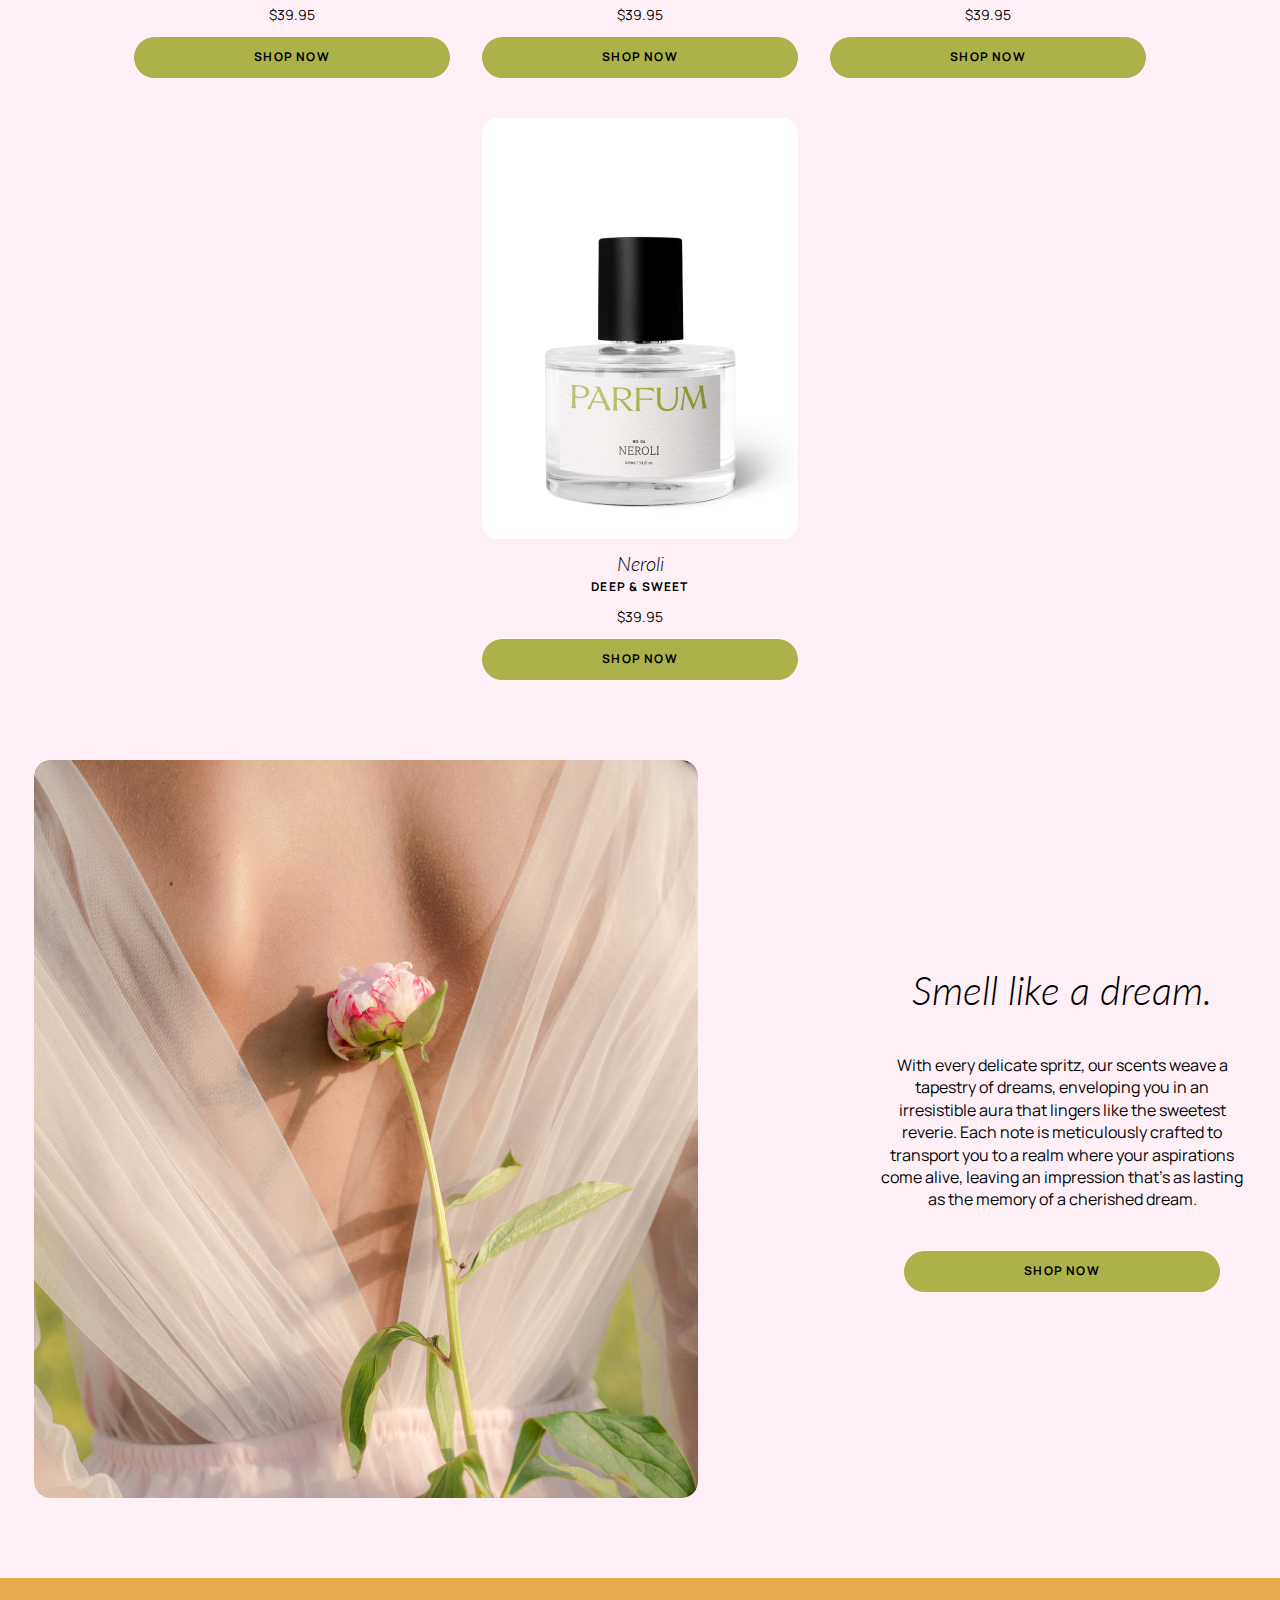
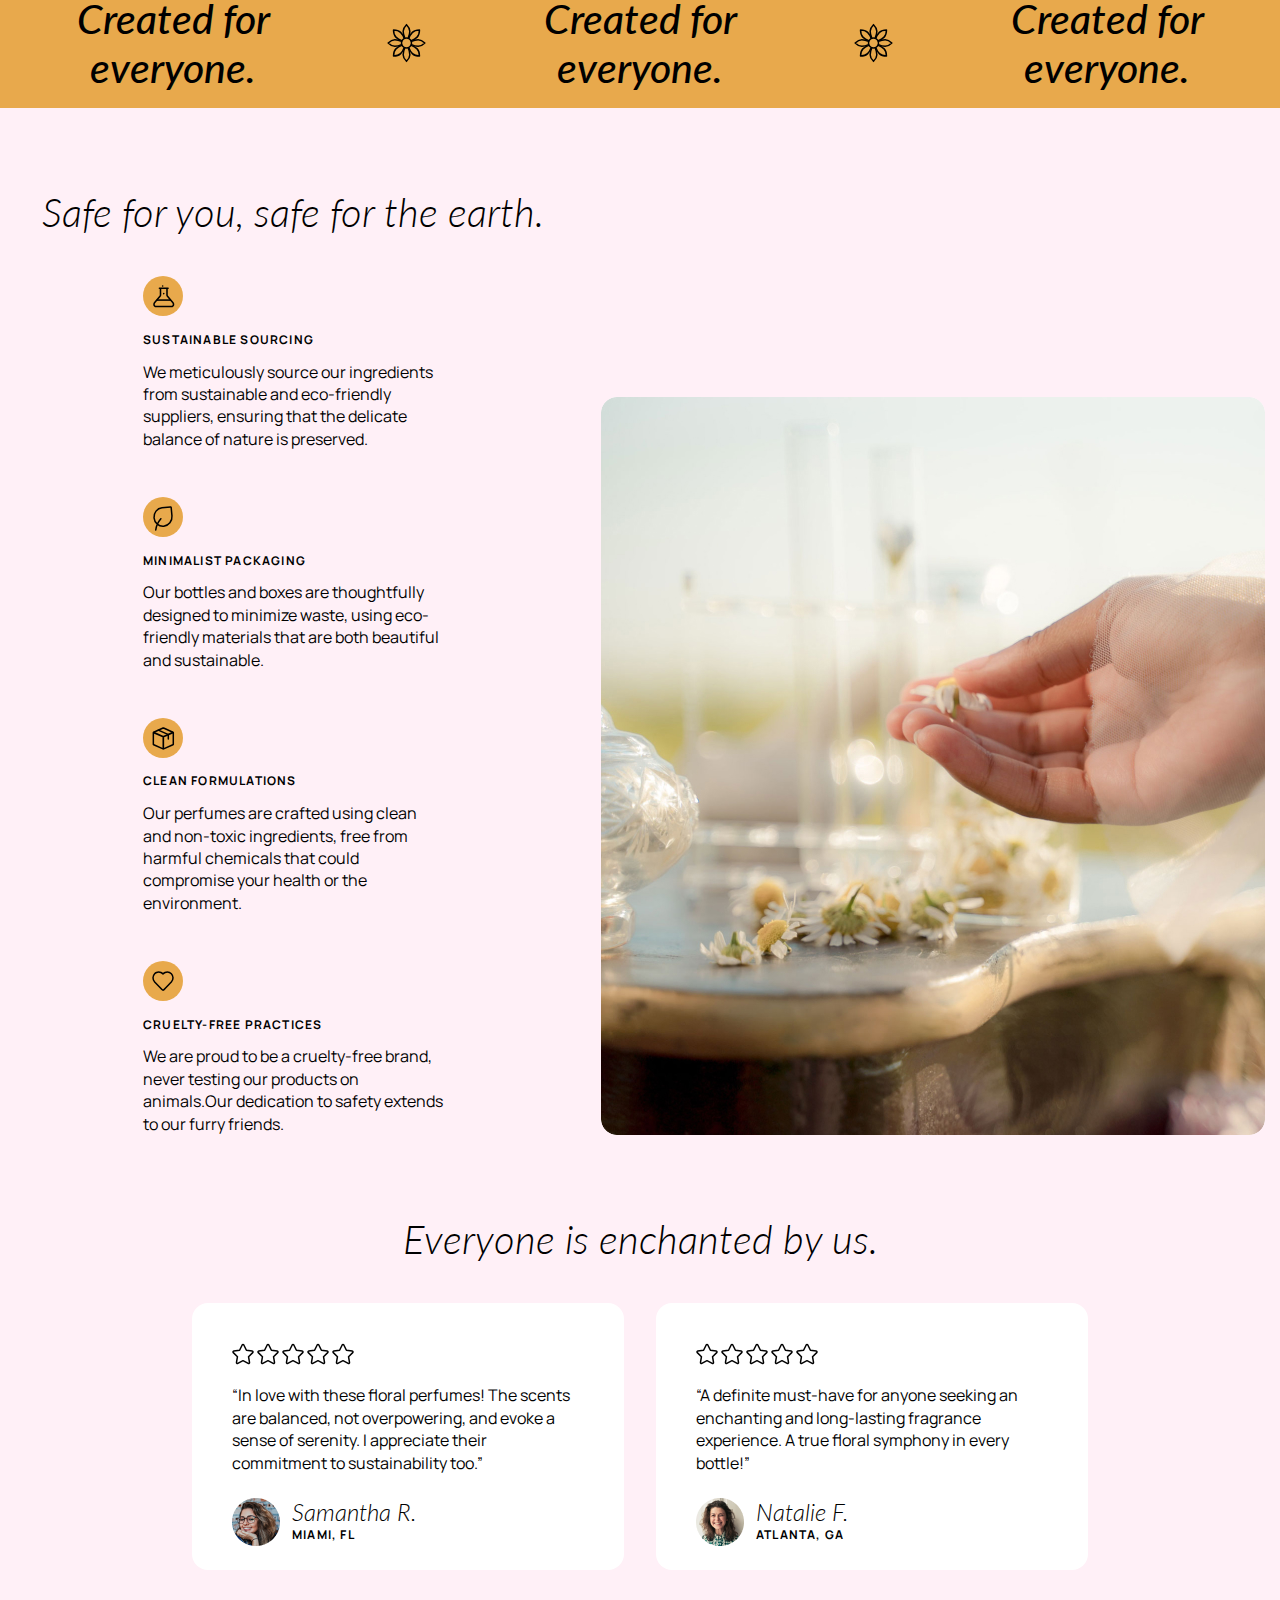
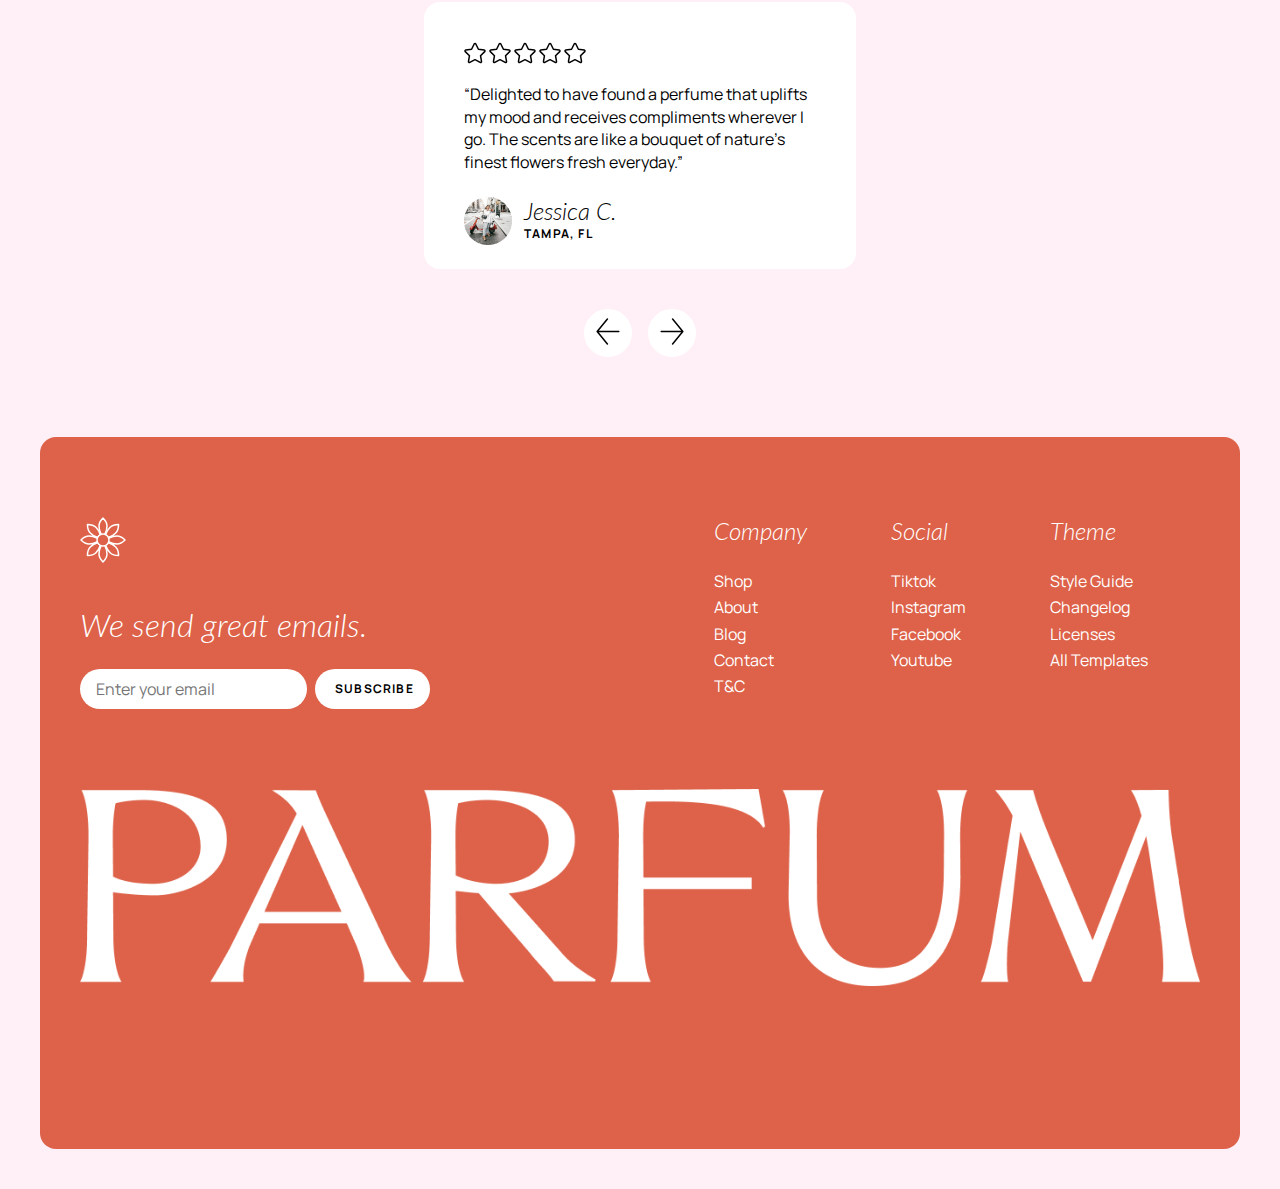
==== commit 9ff0e239: "changes 3" ====
--- a/index.html
+++ b/index.html
@@ -17,16 +17,30 @@
     <header class="header">
       <div class="container">
         <div class="header__inner">
-          <div class="header__actions">
-            <a class="header__actions-link" href="#">SHOP</a>
-            <a class="header__actions-link" href="#">ABOUT</a>
-          </div>
+          <button class="menu-btn" type="button">
+            <span class="btn-line"></span>
+            <span class="btn-line"></span>
+            <span class="btn-line"></span>
+            <span class="btn-line"></span>
+          </button>
           <a class="header__logo" href="#">
             <img src="images/logo.png" alt="logo" />
           </a>
-          <div class="header__nav">
-            <a class="header__nav-link" href="#">BLOG</a>
-            <a class="header__nav-link" href="#">CONTACT</a>
+          <div class="header__item">
+            <ul class="header__actions">
+              <li class="header__actions-item">
+                <a class="header__actions-link" href="#">SHOP</a>
+              </li>
+              <li class="header__actions-item">
+                <a class="header__actions-link" href="#">ABOUT</a>
+              </li>
+              <li class="header__actions-item">
+                <a class="header__actions-link" href="#">BLOG</a>
+              </li>
+              <li class="header__actions-item">
+                <a class="header__actions-link" href="#">CONTACT</a>
+              </li>
+            </ul>
             <a class="header__nav-link" href="#">
               <img src="images/header-icon.svg" alt="icon" />
             </a>
@@ -329,7 +343,11 @@
             </ul>
           </div>
         </div>
+        <div class="footer__img">
+          <img src="images/footer-logo.png" alt="logo" />
+        </div>
       </div>
     </footer>
+    <script src="js/main.js"></script>
   </body>
 </html>
--- a/css/style.css
+++ b/css/style.css
@@ -63,6 +63,25 @@
   border-radius: 80px;
   padding: 17px 40px;
   background-color: #fff;
+  margin: 0 40px;
+}
+
+.header__item {
+  display: flex;
+}
+
+.header__actions {
+  display: flex;
+}
+
+.header__actions-item {
+  transition-duration: 0.5s;
+}
+
+.header__actions-item:hover {
+  transform: scale(1.1);
+  transition: 0.3s ease;
+  color: darksalmon;
 }
 
 .header__actions-link {
@@ -74,13 +93,8 @@
   margin-right: 24px;
 }
 
-.header__nav-link {
-  font-weight: 700;
-  font-size: 12px;
-  line-height: 16px;
-  letter-spacing: 0.1em;
-  text-transform: uppercase;
-  margin-left: 24px;
+.menu-btn {
+  display: none;
 }
 
 .header,
@@ -101,6 +115,7 @@
 }
 
 .top__title {
+  max-width: 768px;
   font-family: "Lato", sans-serif;
   font-style: italic;
   font-weight: 300;
@@ -122,10 +137,16 @@
   text-transform: uppercase;
   text-align: center;
   background-color: #fff;
+  transition: 0.3s ease;
+}
+
+.top__btn:hover {
+  background-color: darksalmon;
 }
 
 .seen {
   margin: 80px 0 100px;
+  padding: 0 40px;
 }
 
 .seen__text {
@@ -142,7 +163,7 @@
   display: flex;
   flex-wrap: wrap;
   justify-content: center;
-  gap: 80px;
+  gap: 30px 80px;
 }
 
 .seen__item img {
@@ -169,7 +190,7 @@
   display: flex;
   flex-wrap: wrap;
   justify-content: center;
-  gap: 32px;
+  gap: 40px 32px;
 }
 
 .feature__item img {
@@ -216,10 +237,19 @@
   letter-spacing: 0.1em;
   text-transform: uppercase;
   text-align: center;
+  transition-duration: 0.5s;
+}
+
+.feature__parfume-btn:hover {
+  transform: scale(1.1);
+  transition: 0.3s ease;
+  background-color: #e8a94c;
 }
 
 .about {
   margin-bottom: 80px;
+  padding-left: 15px;
+  padding-right: 15px;
 }
 
 .about__inner {
@@ -230,6 +260,8 @@
 }
 
 .about__inner img {
+  max-width: 100%;
+  height: auto;
   margin-right: 180px;
   border-radius: 16px;
 }
@@ -259,7 +291,7 @@
 .about__btn {
   border-radius: 32px;
   padding: 12px 24px;
-  width: 368px;
+  width: 316px;
   height: 41px;
   background-color: #abb249;
   font-weight: 700;
@@ -267,6 +299,13 @@
   line-height: 140%;
   letter-spacing: 0.1em;
   text-transform: uppercase;
+  transition-duration: 0.5s;
+}
+
+.about__btn:hover {
+  transform: scale(1.1);
+  transition: 0.3s ease;
+  background-color: #e8a94c;
 }
 
 .create {
@@ -278,7 +317,7 @@
   display: flex;
   align-items: center;
   justify-content: center;
-  gap: 40px;
+  gap: 0 40px;
 }
 
 .create__title {
@@ -287,6 +326,7 @@
   font-weight: 500;
   font-size: 41px;
   line-height: 120%;
+  text-align: center;
 }
 
 .safe {
@@ -297,12 +337,15 @@
 
 .safe__inner {
   display: flex;
+  align-items: flex-end;
+  justify-content: center;
 }
 
 .save__internal {
   display: flex;
   flex-direction: column;
   justify-content: flex-end;
+  margin-right: 30px;
 }
 
 .safe__title {
@@ -312,19 +355,17 @@
   font-size: 40px;
   line-height: 120%;
   margin-bottom: 40px;
+  text-align: center;
 }
 
 .safe__list {
   display: flex;
   flex-wrap: wrap;
-  align-content: flex-end;
-  max-width: 666px;
   gap: 47px 31px;
-  margin-right: 32px;
 }
 
 .safe__item {
-  max-width: 304px;
+  max-width: 300px;
 }
 
 .safe__item-title {
@@ -343,11 +384,14 @@
 }
 
 .safe__img {
+  max-width: 100%;
+  height: auto;
   border-radius: 16px;
 }
 
 .reviews {
   margin: 80px 0 80px;
+  padding: 0 10px;
 }
 
 .reviews__title {
@@ -372,6 +416,12 @@
   background-color: #fff;
   border-radius: 16px;
   padding: 40px 40px 24px;
+  transition-duration: 0.5s;
+}
+
+.reviews__list:hover {
+  transform: scale(1.1);
+  transition: 0.3s ease;
 }
 
 .reviews__item-raiting {
@@ -417,6 +467,13 @@
   background-color: #fff;
   width: 48px;
   height: 48px;
+  transition-duration: 0.5s;
+}
+
+.reviews__arrows-btn:hover {
+  transform: scale(1.1);
+  transition: 0.4s ease;
+  background-color: darksalmon;
 }
 
 .footer {
@@ -447,11 +504,12 @@
 
 .sub__form {
   display: flex;
-  width: 489px;
+  flex-wrap: wrap;
+  max-width: 489px;
 }
 
 .sub__email {
-  width: 366px;
+  max-width: 366px;
   border-radius: 32px;
   border: none;
   stroke-width: 1px;
@@ -468,6 +526,7 @@
   border-radius: 32px;
   padding: 12px 20px;
   width: 115px;
+  height: 40px;
   background-color: #fff;
   font-weight: 700;
   font-size: 12px;
@@ -480,6 +539,7 @@
 
 .footer__content {
   display: flex;
+  flex-wrap: wrap;
   justify-content: space-evenly;
   width: 538px;
   gap: 0 32px;
@@ -501,6 +561,12 @@
 
 .footer__content-item {
   margin-bottom: 4px;
+  transition-duration: 0.5s;
+}
+
+.footer__content-item:hover {
+  transform: scale(1.1);
+  transition: 0.3s ease;
 }
 
 .footer__content-link {
@@ -509,3 +575,203 @@
   line-height: 140%;
   color: #fff;
 }
+
+.footer__img {
+  margin: 80px 0 80px;
+}
+
+.footer__img img {
+  max-width: 100%;
+  height: auto;
+}
+
+@media (max-width: 1356px) {
+  .save__internal {
+    align-items: center;
+  }
+  .safe__list {
+    justify-content: center;
+  }
+}
+
+@media (max-width: 1024px) {
+  .about__inner img {
+    margin-right: 0;
+  }
+  .about__list {
+    margin-top: 20px;
+  }
+  .create__title {
+    font-size: 30px;
+  }
+  .safe__inner {
+    flex-wrap: wrap;
+    justify-content: center;
+  }
+  .save__internal {
+    align-items: center;
+    margin-right: 0;
+  }
+  .safe__list {
+    justify-content: center;
+    margin-bottom: 20px;
+  }
+  .footer {
+    padding: 60px 40px;
+  }
+  .footer__inner {
+    flex-wrap: wrap;
+    justify-content: center;
+  }
+  .footer__sub {
+    margin-bottom: 30px;
+  }
+}
+
+@media (max-width: 940px) {
+  .menu-btn {
+    display: inline-block;
+    width: 50px;
+    height: 50px;
+    background-color: transparent;
+    border: none;
+    cursor: pointer;
+    position: relative;
+    z-index: 50;
+  }
+
+  .btn-line {
+    position: absolute;
+    left: 0;
+    width: 100%;
+    background-color: #e8a94c;
+    height: 2px;
+    transition: 0.3s ease;
+  }
+
+  .btn-line:nth-child(1) {
+    top: 4px;
+  }
+  .btn-line:nth-child(2) {
+    top: 20px;
+  }
+  .btn-line:nth-child(3) {
+    top: 20px;
+  }
+  .btn-line:nth-child(4) {
+    top: 35px;
+  }
+  .menu-open .btn-line:nth-child(1) {
+    transform: scaleX(0);
+  }
+  .menu-open .btn-line:nth-child(2) {
+    transform: rotate(45deg);
+  }
+  .menu-open .btn-line:nth-child(3) {
+    transform: rotate(-45deg);
+  }
+  .menu-open .btn-line:nth-child(4) {
+    transform: scaleX(0);
+  }
+
+  .header__actions {
+    position: absolute;
+    left: 0;
+    top: 0;
+    bottom: 0;
+    right: 0;
+    background-color: #abb249;
+    display: flex;
+    justify-content: center;
+    align-items: center;
+    flex-direction: column;
+    transform: translateY(-100%);
+    transition: 0.3s ease;
+  }
+
+  .menu-open .header__actions {
+    transform: translateY(0);
+  }
+
+  .header__actions-item {
+    margin-bottom: 55px;
+  }
+
+  .header__actions-link {
+    font-size: 40px;
+    margin-right: 0;
+  }
+
+  .header__logo,
+  .header__nav-link {
+    position: relative;
+    z-index: 50;
+  }
+}
+
+@media (max-width: 656px) {
+  .top__title {
+    font-size: 65px;
+  }
+  .create__inner {
+    gap: 0 20px;
+  }
+  .create__title {
+    font-weight: 400;
+    font-size: 20px;
+  }
+  .footer__sub-title {
+    text-align: center;
+  }
+  .sub__form {
+    justify-content: center;
+  }
+}
+
+@media (max-width: 499px) {
+  .header__inner {
+    margin: 0 20px;
+    padding: 17px 17px;
+  }
+  .header__actions-link {
+    font-size: 30px;
+  }
+  .top__title {
+    font-size: 46px;
+  }
+  .create__title {
+    font-size: 14px;
+  }
+  .sub__email {
+    margin-right: 0;
+    margin-bottom: 20px;
+  }
+  .footer__content {
+    justify-content: center;
+  }
+  .footer__content-list {
+    text-align: center;
+  }
+  .menu-btn {
+    width: 30px;
+    height: 30px;
+  }
+  .btn-line:nth-child(1) {
+    top: 6px;
+  }
+  .btn-line:nth-child(2) {
+    top: 15px;
+  }
+  .btn-line:nth-child(3) {
+    top: 15px;
+  }
+  .btn-line:nth-child(4) {
+    top: 24px;
+  }
+}
+
+@media (max-width: 358px) {
+  .footer__content-list {
+    margin-bottom: 28px;
+  }
+}
